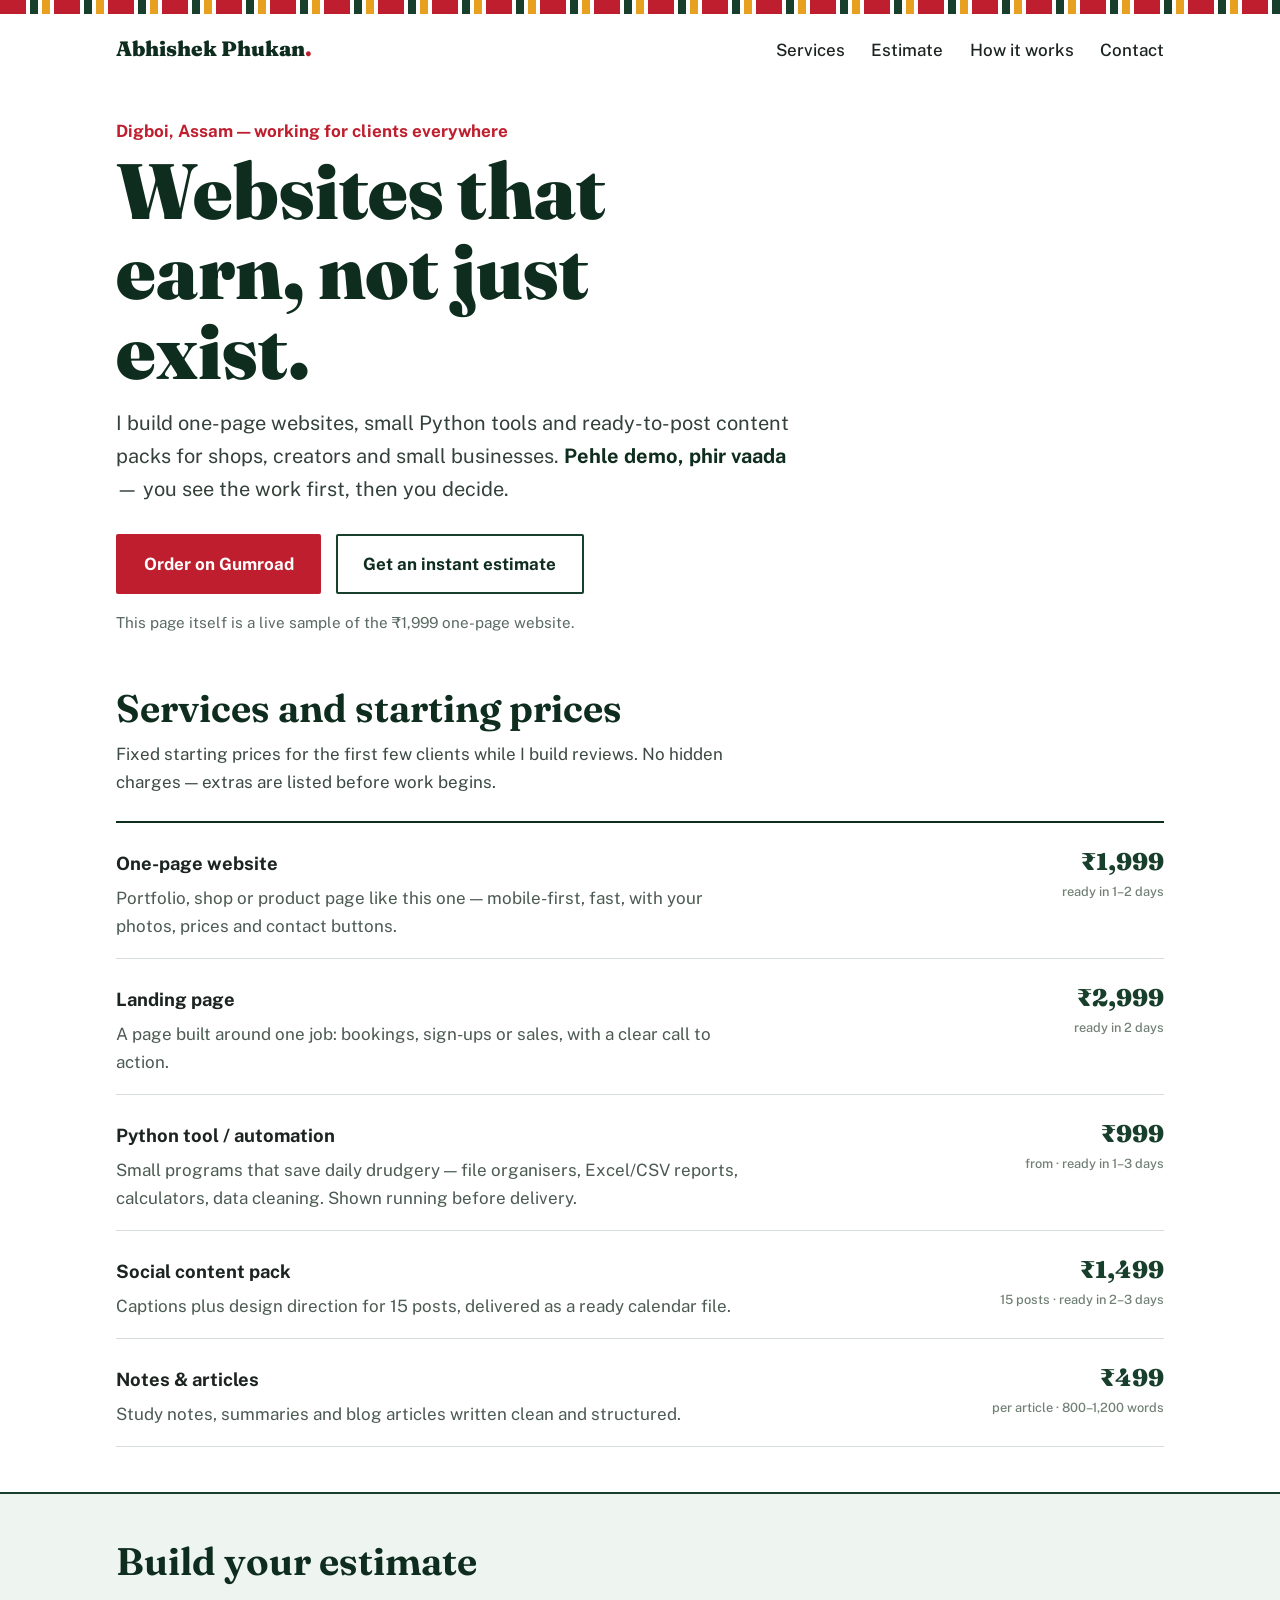
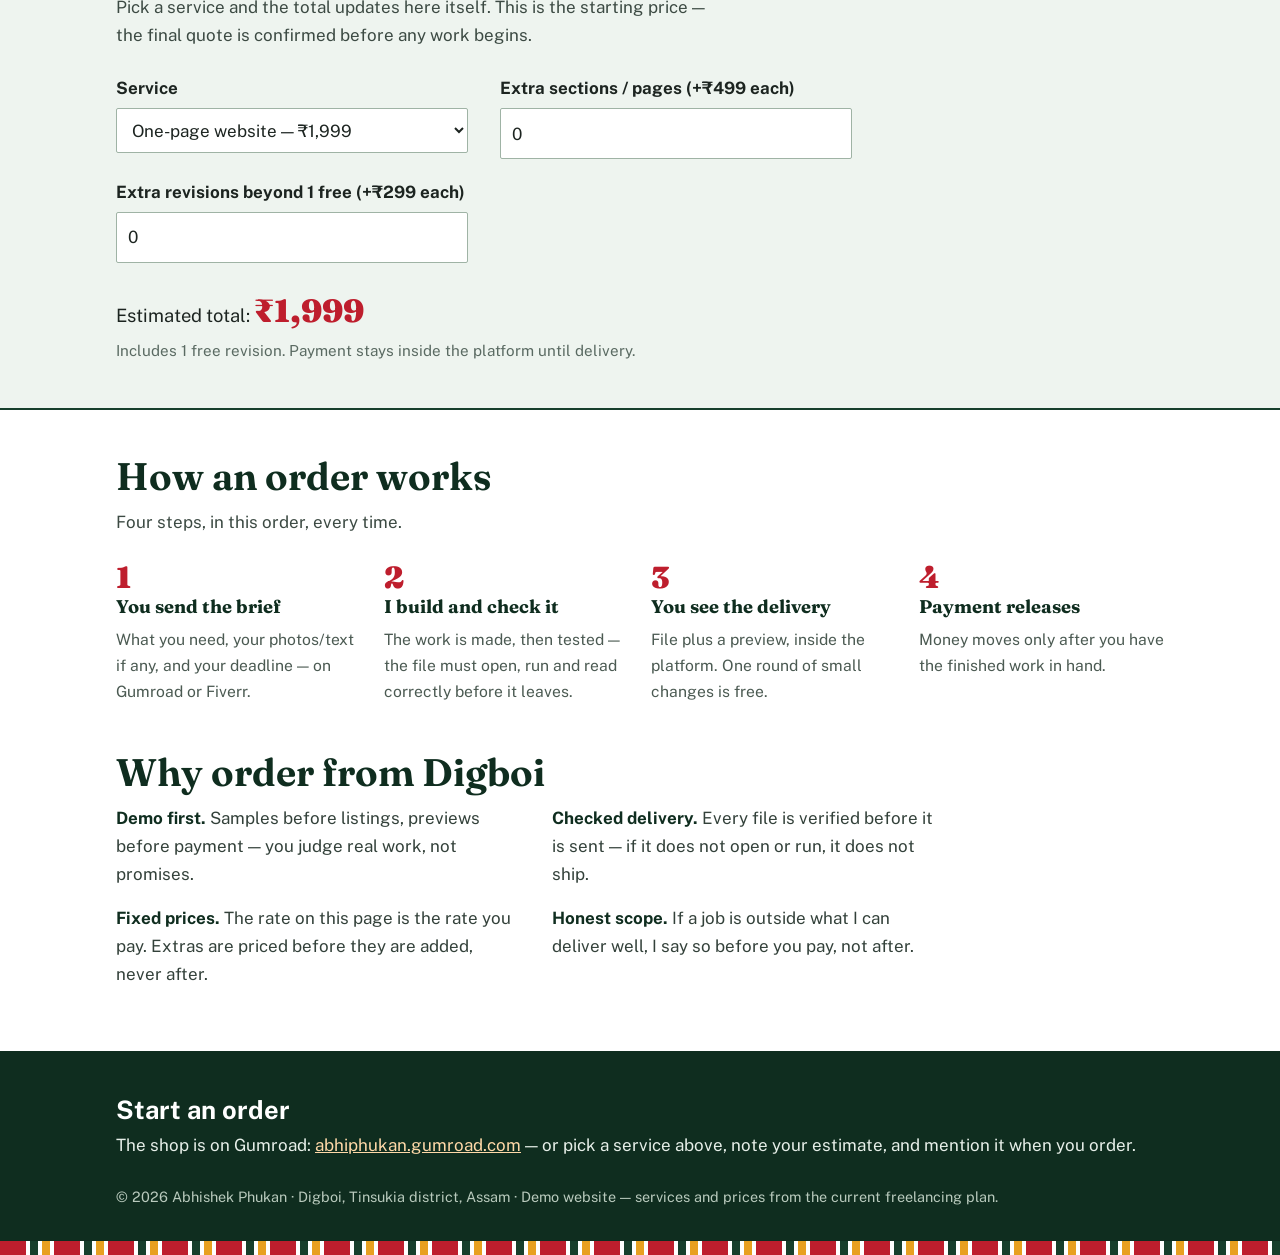
==== index.html @ 39205ae7 "Initial commit — business-website-demos demo (tested and verified)" ====
<!DOCTYPE html>
<html lang="en">
<head>
<meta charset="UTF-8">
<meta name="viewport" content="width=device-width, initial-scale=1.0">
<title>Abhishek Phukan — Websites, Tools & Content | Digboi, Assam</title>
<meta name="description" content="Freelance websites, Python tools and content packs by Abhishek Phukan, Digboi (Assam). One-page websites from ₹1,999. Pehle demo, phir vaada.">
<link rel="preconnect" href="https://fonts.googleapis.com">
<link rel="preconnect" href="https://fonts.gstatic.com" crossorigin>
<link href="https://fonts.googleapis.com/css2?family=Fraunces:opsz,wght@9..144,500;9..144,650;9..144,900&family=Public+Sans:wght@400;500;700&display=swap" rel="stylesheet">
<style>
  :root{
    --paper:#ffffff; --ink:#1c2420; --leaf:#173f2c; --leaf-deep:#0f2d1f;
    --gamosa:#be1e2d; --marigold:#e8a020; --tint:#eef4ef; --line:#d8ded9;
    --max:68rem;
  }
  *{margin:0;padding:0;box-sizing:border-box}
  html{scroll-behavior:smooth}
  body{font-family:"Public Sans",system-ui,-apple-system,"Segoe UI",sans-serif;
    color:var(--ink); background:var(--paper); line-height:1.65; font-size:1.0625rem}
  ::selection{background:var(--gamosa); color:#fff}
  a{color:var(--leaf)}
  a:focus-visible, button:focus-visible, select:focus-visible, input:focus-visible{
    outline:3px solid var(--marigold); outline-offset:2px}
  .wrap{max-width:var(--max); margin:0 auto; padding:0 1.25rem}
  /* Woven gamosa strip — the one memorable device: the red woven
     border band of an Assamese gamosa, drawn as a repeating weave. */
  .weave{height:14px; transform-origin:left;
    background:repeating-linear-gradient(90deg,
      var(--gamosa) 0 26px, #fff 26px 30px,
      var(--leaf) 30px 38px, #fff 38px 42px,
      var(--marigold) 42px 50px, #fff 50px 54px)}
  @media (prefers-reduced-motion: no-preference){
    .weave{animation:weave-in 1.1s cubic-bezier(.22,.8,.3,1) both}
    @keyframes weave-in{from{transform:scaleX(0)}to{transform:scaleX(1)}}
  }
  header.site{padding:1.1rem 0 0}
  .masthead{display:flex; justify-content:space-between; align-items:baseline; gap:1rem; flex-wrap:wrap}
  .brand{font-family:"Fraunces",Georgia,serif; font-weight:900; font-size:1.3rem; color:var(--leaf-deep); text-decoration:none}
  .brand span{color:var(--gamosa)}
  nav.main a{margin-left:1.4rem; text-decoration:none; font-weight:500; color:var(--ink)}
  nav.main a:hover{color:var(--gamosa); text-decoration:underline}
  .hero{padding:3.2rem 0 2.6rem}
  .hero .place{font-weight:700; color:var(--gamosa)}
  .hero h1{font-family:"Fraunces",Georgia,serif; font-weight:900;
    font-size:clamp(2.6rem,7.5vw,4.9rem); line-height:1.02;
    color:var(--leaf-deep); margin:.35rem 0 1rem; max-width:12ch}
  .hero p.lede{font-size:1.25rem; max-width:34em; color:#33413a}
  .hero p.lede strong{color:var(--leaf-deep)}
  .cta-row{margin-top:1.8rem; display:flex; gap:.9rem; flex-wrap:wrap; align-items:center}
  .btn{display:inline-block; background:var(--gamosa); color:#fff; text-decoration:none;
    font-weight:700; padding:.85rem 1.6rem; border-radius:2px; border:2px solid var(--gamosa)}
  .btn:hover{background:#a11825; border-color:#a11825}
  .btn.ghost{background:transparent; color:var(--leaf-deep); border-color:var(--leaf)}
  .btn.ghost:hover{background:var(--tint)}
  .note{font-size:.95rem; color:#5a6a62}
</style>
</head>
<body>
<div class="weave" aria-hidden="true"></div>

<header class="site">
  <div class="wrap masthead">
    <a class="brand" href="#top">Abhishek Phukan<span>.</span></a>
    <nav class="main" aria-label="Main">
      <a href="#services">Services</a>
      <a href="#estimate">Estimate</a>
      <a href="#process">How it works</a>
      <a href="#contact">Contact</a>
    </nav>
  </div>
</header>

<main id="top">
  <section class="hero">
    <div class="wrap">
      <p class="place">Digboi, Assam — working for clients everywhere</p>
      <h1>Websites that earn, not just exist.</h1>
      <p class="lede">I build one-page websites, small Python tools and ready-to-post
        content packs for shops, creators and small businesses.
        <strong>Pehle demo, phir vaada</strong> — you see the work first, then you decide.</p>
      <div class="cta-row">
        <a class="btn" href="https://abhiphukan.gumroad.com">Order on Gumroad</a>
        <a class="btn ghost" href="#estimate">Get an instant estimate</a>
      </div>
      <p class="note" style="margin-top:1rem">This page itself is a live sample of the ₹1,999 one-page website.</p>
    </div>
  </section>

  <style>
    section.block{padding:2.8rem 0}
    section.block h2{font-family:"Fraunces",Georgia,serif; font-weight:650;
      font-size:clamp(1.7rem,4vw,2.4rem); color:var(--leaf-deep); margin-bottom:.6rem; line-height:1.15}
    section .intro{max-width:36em; color:#3c4a43; margin-bottom:1.6rem}
    .rates{border-top:2px solid var(--leaf-deep)}
    .rate{display:grid; grid-template-columns:1fr auto; gap:.3rem 1.5rem;
      padding:1.15rem 0; border-bottom:1px solid var(--line); align-items:baseline}
    .rate h3{font-size:1.15rem; font-weight:700}
    .rate .desc{grid-column:1; color:#4b5a52; max-width:38em}
    .rate .price{grid-column:2; grid-row:1 / span 2; text-align:right;
      font-family:"Fraunces",Georgia,serif; font-weight:900; font-size:1.5rem; color:var(--leaf); white-space:nowrap}
    .rate .price small{display:block; font-family:"Public Sans",sans-serif; font-weight:500; font-size:.8rem; color:#718076}
    @media (max-width:560px){ .rate{grid-template-columns:1fr} .rate .price{grid-column:1; grid-row:auto; text-align:left} }
  </style>

  <section class="block" id="services" style="padding-top:.6rem">
    <div class="wrap">
      <h2>Services and starting prices</h2>
      <p class="intro">Fixed starting prices for the first few clients while I build
        reviews. No hidden charges — extras are listed before work begins.</p>
      <div class="rates">
        <div class="rate">
          <h3>One-page website</h3>
          <p class="price">₹1,999<small>ready in 1–2 days</small></p>
          <p class="desc">Portfolio, shop or product page like this one — mobile-first, fast, with your photos, prices and contact buttons.</p>
        </div>
        <div class="rate">
          <h3>Landing page</h3>
          <p class="price">₹2,999<small>ready in 2 days</small></p>
          <p class="desc">A page built around one job: bookings, sign-ups or sales, with a clear call to action.</p>
        </div>
        <div class="rate">
          <h3>Python tool / automation</h3>
          <p class="price">₹999<small>from · ready in 1–3 days</small></p>
          <p class="desc">Small programs that save daily drudgery — file organisers, Excel/CSV reports, calculators, data cleaning. Shown running before delivery.</p>
        </div>
        <div class="rate">
          <h3>Social content pack</h3>
          <p class="price">₹1,499<small>15 posts · ready in 2–3 days</small></p>
          <p class="desc">Captions plus design direction for 15 posts, delivered as a ready calendar file.</p>
        </div>
        <div class="rate">
          <h3>Notes & articles</h3>
          <p class="price">₹499<small>per article · 800–1,200 words</small></p>
          <p class="desc">Study notes, summaries and blog articles written clean and structured.</p>
        </div>
      </div>
    </div>
  </section>

  <style>
    .estimator{background:var(--tint); border-top:2px solid var(--leaf); border-bottom:2px solid var(--leaf)}
    .estimator .grid{display:grid; grid-template-columns:1fr 1fr; gap:1.2rem 2rem; max-width:46rem}
    @media (max-width:640px){ .estimator .grid{grid-template-columns:1fr} }
    .estimator label{font-weight:700; display:block; margin-bottom:.35rem}
    .estimator select, .estimator input[type="number"]{
      width:100%; padding:.65rem .7rem; font:inherit; border:1px solid #9fb3a5;
      border-radius:2px; background:#fff; color:var(--ink)}
    .estimator .total{margin-top:1.4rem; font-size:1.15rem}
    .estimator .total output{
      font-family:"Fraunces",Georgia,serif; font-weight:900; font-size:2rem; color:var(--gamosa)}
    .steps{display:grid; grid-template-columns:repeat(4,1fr); gap:1.4rem}
    @media (max-width:820px){ .steps{grid-template-columns:1fr 1fr} }
    @media (max-width:480px){ .steps{grid-template-columns:1fr} }
    .step h3{font-family:"Fraunces",Georgia,serif; font-size:1.15rem; color:var(--leaf-deep); margin-bottom:.3rem}
    .step .n{font-family:"Fraunces",Georgia,serif; font-weight:900; font-size:1.9rem; color:var(--gamosa); line-height:1}
    .step p{color:#4b5a52; font-size:.98rem}
    .why{columns:2; column-gap:2.5rem; max-width:52rem}
    @media (max-width:640px){ .why{columns:1} }
    .why p{break-inside:avoid; margin-bottom:1rem; color:#33413a}
    .why strong{color:var(--leaf-deep)}
    footer.site{background:var(--leaf-deep); color:#e7efe9; padding:2.4rem 0 2rem; margin-top:1rem}
    footer.site h2{color:#fff}
    footer.site a{color:#ffd9a8}
    footer.site .fine{margin-top:1.6rem; font-size:.9rem; color:#b9cabd}
  </style>

  <section class="block estimator" id="estimate">
    <div class="wrap">
      <h2>Build your estimate</h2>
      <p class="intro">Pick a service and the total updates here itself. This is the
        starting price — the final quote is confirmed before any work begins.</p>
      <form class="grid" id="calc" aria-label="Price estimate calculator">
        <div>
          <label for="service">Service</label>
          <select id="service">
            <option value="1999">One-page website — ₹1,999</option>
            <option value="2999">Landing page — ₹2,999</option>
            <option value="999">Python tool — from ₹999</option>
            <option value="1499">Content pack (15 posts) — ₹1,499</option>
            <option value="499">Notes / article — ₹499</option>
          </select>
        </div>
        <div>
          <label for="pages">Extra sections / pages (+₹499 each)</label>
          <input type="number" id="pages" min="0" max="10" value="0">
        </div>
        <div>
          <label for="revisions">Extra revisions beyond 1 free (+₹299 each)</label>
          <input type="number" id="revisions" min="0" max="5" value="0">
        </div>
      </form>
      <p class="total">Estimated total: <output id="total" for="service pages revisions">₹1,999</output></p>
      <p class="note">Includes 1 free revision. Payment stays inside the platform until delivery.</p>
    </div>
  </section>

  <section class="block" id="process">
    <div class="wrap">
      <h2>How an order works</h2>
      <p class="intro">Four steps, in this order, every time.</p>
      <div class="steps">
        <div class="step"><p class="n">1</p><h3>You send the brief</h3>
          <p>What you need, your photos/text if any, and your deadline — on Gumroad or Fiverr.</p></div>
        <div class="step"><p class="n">2</p><h3>I build and check it</h3>
          <p>The work is made, then tested — the file must open, run and read correctly before it leaves.</p></div>
        <div class="step"><p class="n">3</p><h3>You see the delivery</h3>
          <p>File plus a preview, inside the platform. One round of small changes is free.</p></div>
        <div class="step"><p class="n">4</p><h3>Payment releases</h3>
          <p>Money moves only after you have the finished work in hand.</p></div>
      </div>
    </div>
  </section>

  <section class="block" id="why" style="padding-top:0">
    <div class="wrap">
      <h2>Why order from Digboi</h2>
      <div class="why">
        <p><strong>Demo first.</strong> Samples before listings, previews before payment — you judge real work, not promises.</p>
        <p><strong>Fixed prices.</strong> The rate on this page is the rate you pay. Extras are priced before they are added, never after.</p>
        <p><strong>Checked delivery.</strong> Every file is verified before it is sent — if it does not open or run, it does not ship.</p>
        <p><strong>Honest scope.</strong> If a job is outside what I can deliver well, I say so before you pay, not after.</p>
      </div>
    </div>
  </section>
</main>

<footer class="site" id="contact">
  <div class="wrap">
    <h2>Start an order</h2>
    <p>The shop is on Gumroad: <a href="https://abhiphukan.gumroad.com">abhiphukan.gumroad.com</a> —
      or pick a service above, note your estimate, and mention it when you order.</p>
    <p class="fine">© 2026 Abhishek Phukan · Digboi, Tinsukia district, Assam ·
      Demo website — services and prices from the current freelancing plan.</p>
  </div>
</footer>
<div class="weave" aria-hidden="true"></div>

<script>
  (function(){
    var service = document.getElementById('service'),
        pages = document.getElementById('pages'),
        revisions = document.getElementById('revisions'),
        total = document.getElementById('total');
    function inr(n){ return '₹' + n.toLocaleString('en-IN'); }
    function update(){
      var t = parseInt(service.value,10)
            + Math.max(0, parseInt(pages.value||0,10)) * 499
            + Math.max(0, parseInt(revisions.value||0,10)) * 299;
      total.textContent = inr(t);
    }
    [service, pages, revisions].forEach(function(el){
      el.addEventListener('input', update); el.addEventListener('change', update);
    });
    update();
  })();
</script>
</body>
</html>
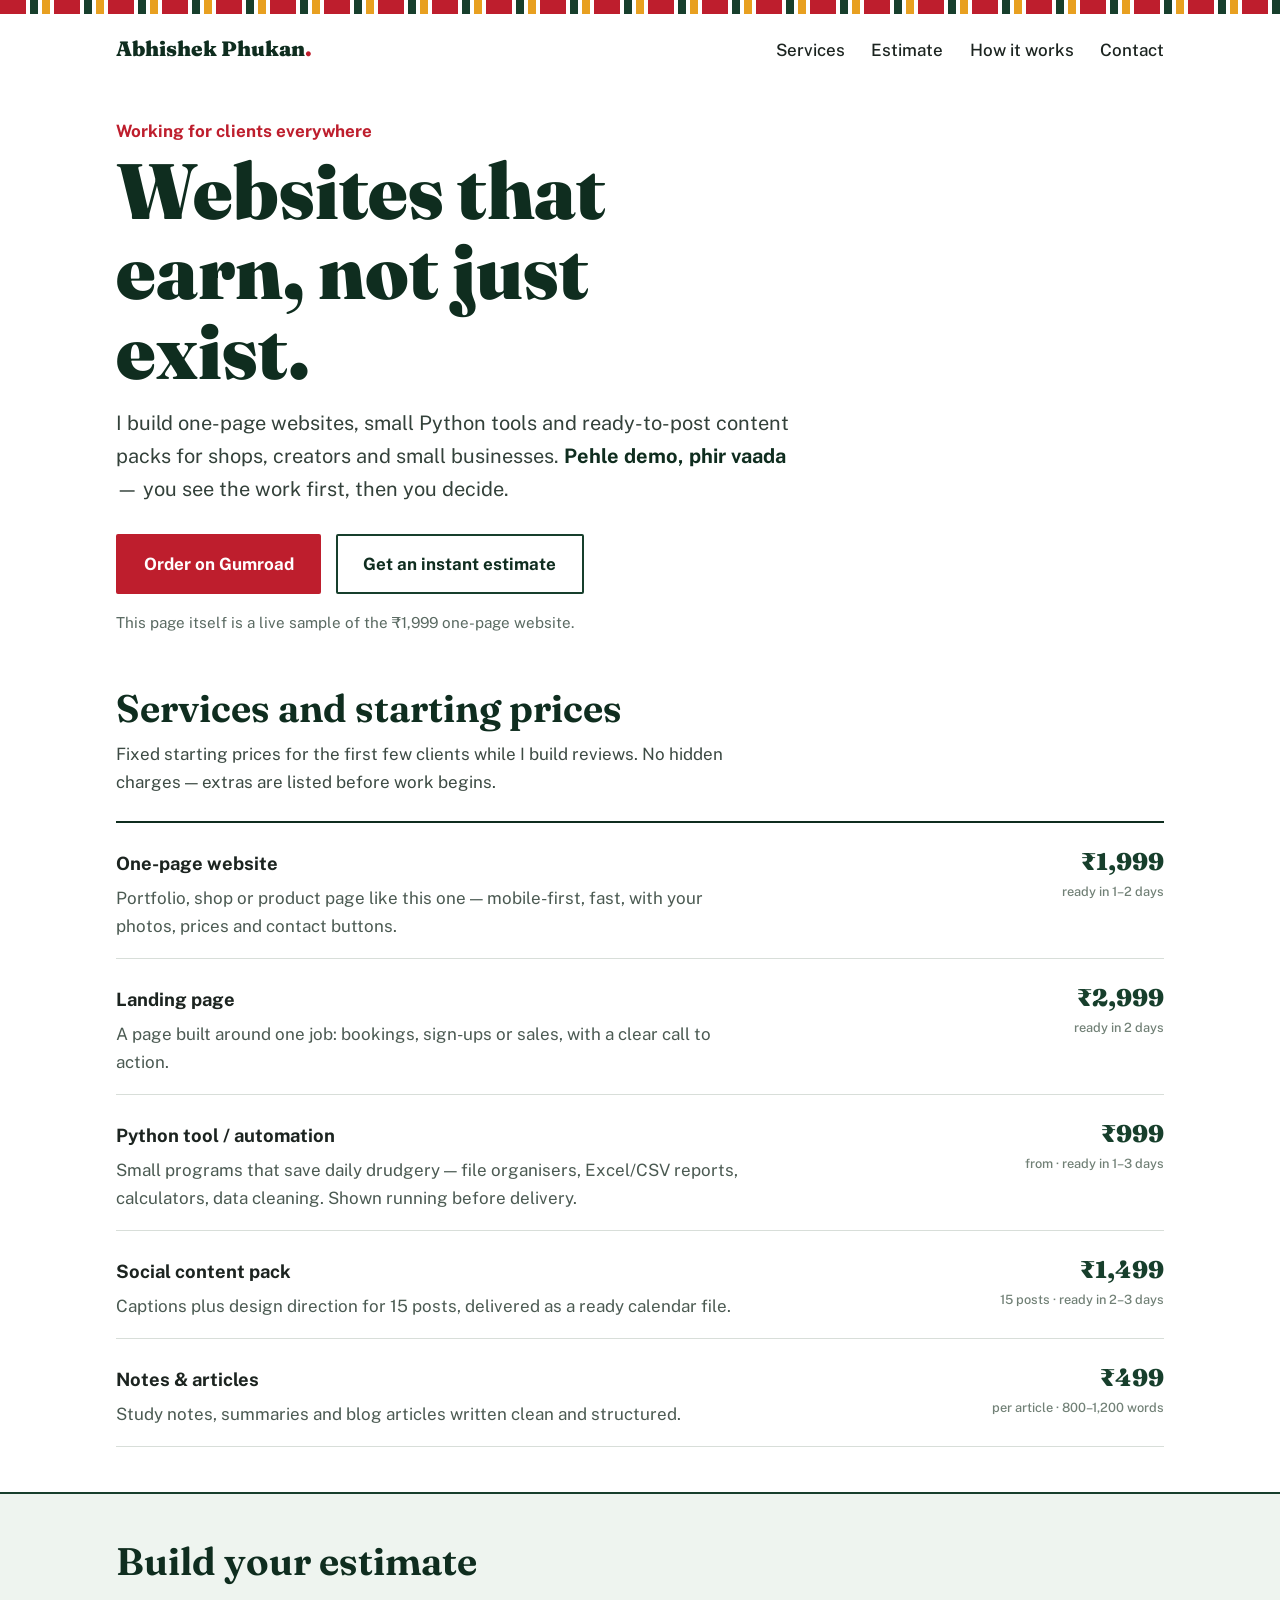
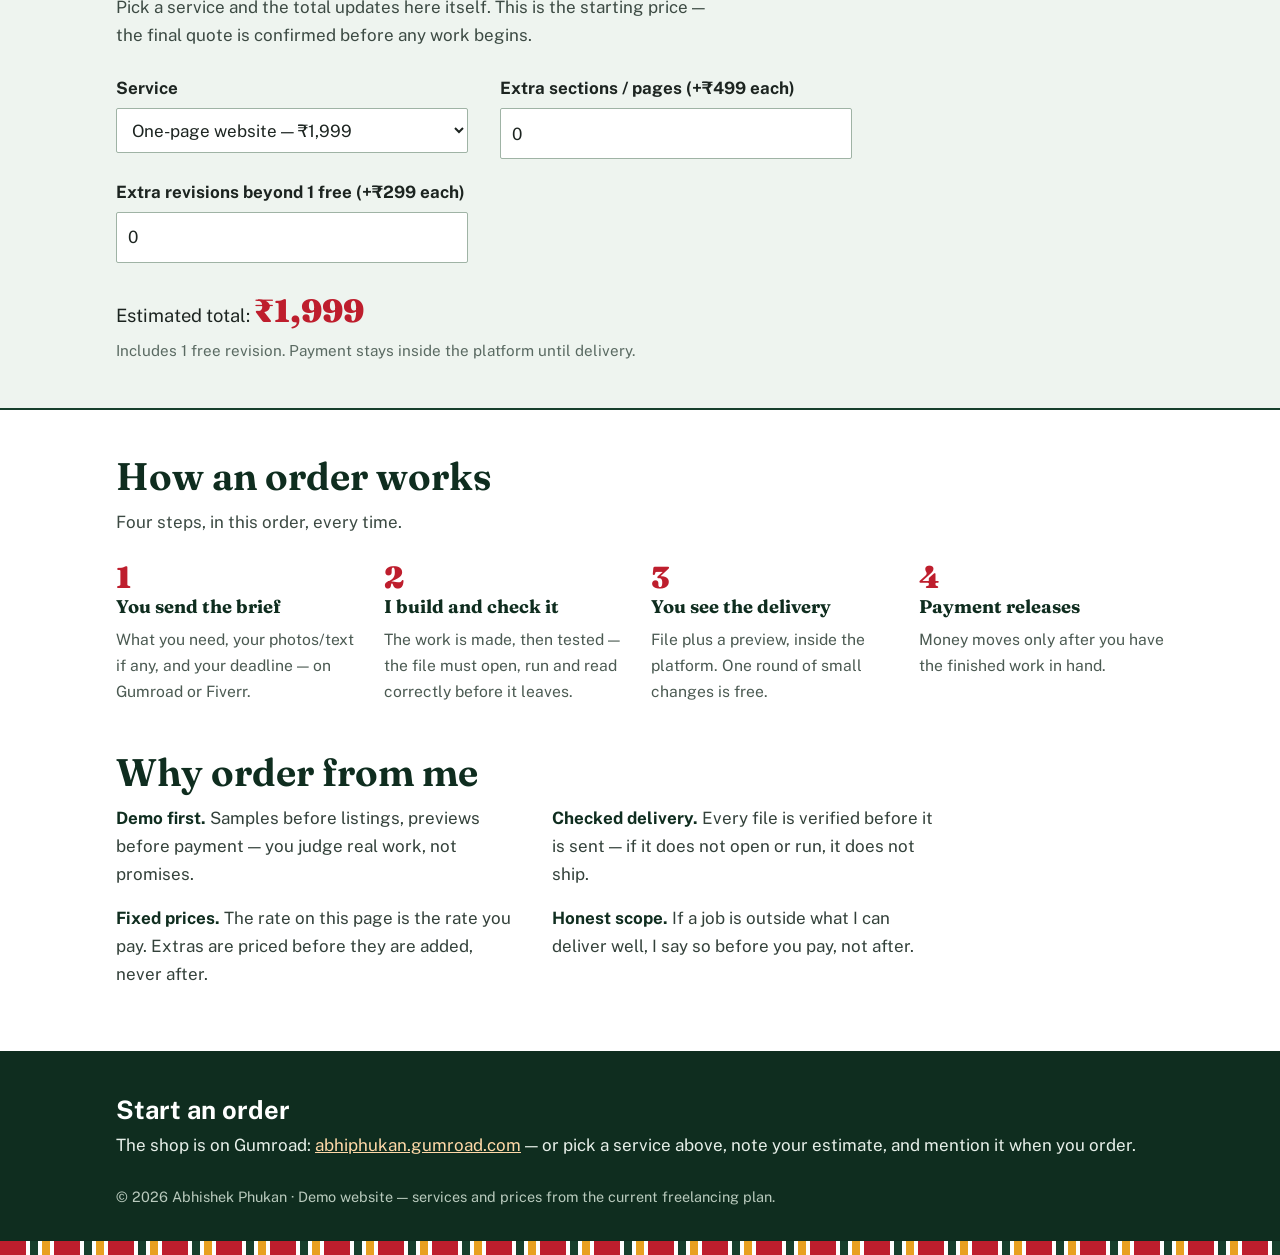
==== commit 3c725510: "Remove Digboi/Assam location references from index.html" ====
--- a/index.html
+++ b/index.html
@@ -3,8 +3,8 @@
 <head>
 <meta charset="UTF-8">
 <meta name="viewport" content="width=device-width, initial-scale=1.0">
-<title>Abhishek Phukan — Websites, Tools & Content | Digboi, Assam</title>
-<meta name="description" content="Freelance websites, Python tools and content packs by Abhishek Phukan, Digboi (Assam). One-page websites from ₹1,999. Pehle demo, phir vaada.">
+<title>Abhishek Phukan — Websites, Tools & Content</title>
+<meta name="description" content="Freelance websites, Python tools and content packs by Abhishek Phukan. One-page websites from ₹1,999. Pehle demo, phir vaada.">
 <link rel="preconnect" href="https://fonts.googleapis.com">
 <link rel="preconnect" href="https://fonts.gstatic.com" crossorigin>
 <link href="https://fonts.googleapis.com/css2?family=Fraunces:opsz,wght@9..144,500;9..144,650;9..144,900&family=Public+Sans:wght@400;500;700&display=swap" rel="stylesheet">
@@ -24,7 +24,7 @@
     outline:3px solid var(--marigold); outline-offset:2px}
   .wrap{max-width:var(--max); margin:0 auto; padding:0 1.25rem}
   /* Woven gamosa strip — the one memorable device: the red woven
-     border band of an Assamese gamosa, drawn as a repeating weave. */
+     border band of a traditional gamosa, drawn as a repeating weave. */
   .weave{height:14px; transform-origin:left;
     background:repeating-linear-gradient(90deg,
       var(--gamosa) 0 26px, #fff 26px 30px,
@@ -74,7 +74,7 @@
 <main id="top">
   <section class="hero">
     <div class="wrap">
-      <p class="place">Digboi, Assam — working for clients everywhere</p>
+      <p class="place">Working for clients everywhere</p>
       <h1>Websites that earn, not just exist.</h1>
       <p class="lede">I build one-page websites, small Python tools and ready-to-post
         content packs for shops, creators and small businesses.
@@ -214,7 +214,7 @@
 
   <section class="block" id="why" style="padding-top:0">
     <div class="wrap">
-      <h2>Why order from Digboi</h2>
+      <h2>Why order from me</h2>
       <div class="why">
         <p><strong>Demo first.</strong> Samples before listings, previews before payment — you judge real work, not promises.</p>
         <p><strong>Fixed prices.</strong> The rate on this page is the rate you pay. Extras are priced before they are added, never after.</p>
@@ -230,7 +230,7 @@
     <h2>Start an order</h2>
     <p>The shop is on Gumroad: <a href="https://abhiphukan.gumroad.com">abhiphukan.gumroad.com</a> —
       or pick a service above, note your estimate, and mention it when you order.</p>
-    <p class="fine">© 2026 Abhishek Phukan · Digboi, Tinsukia district, Assam ·
+    <p class="fine">© 2026 Abhishek Phukan ·
       Demo website — services and prices from the current freelancing plan.</p>
   </div>
 </footer>
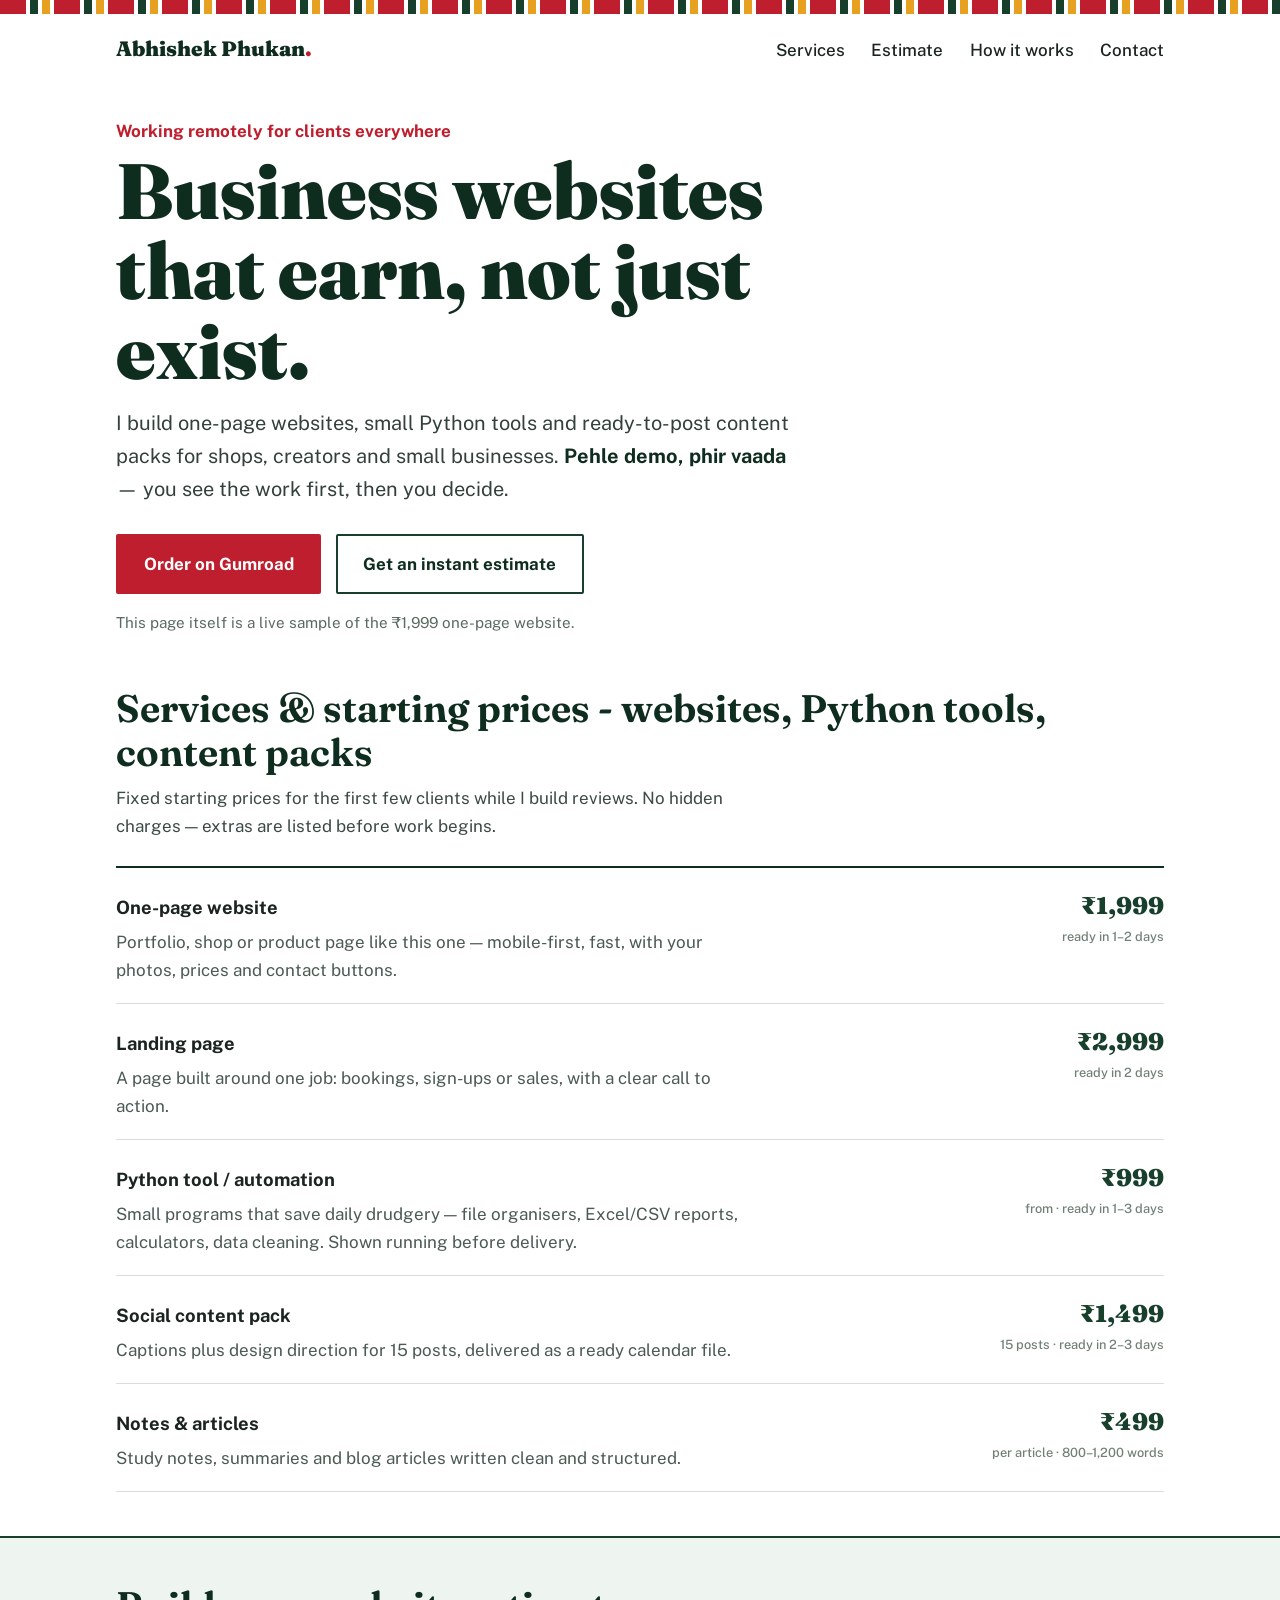
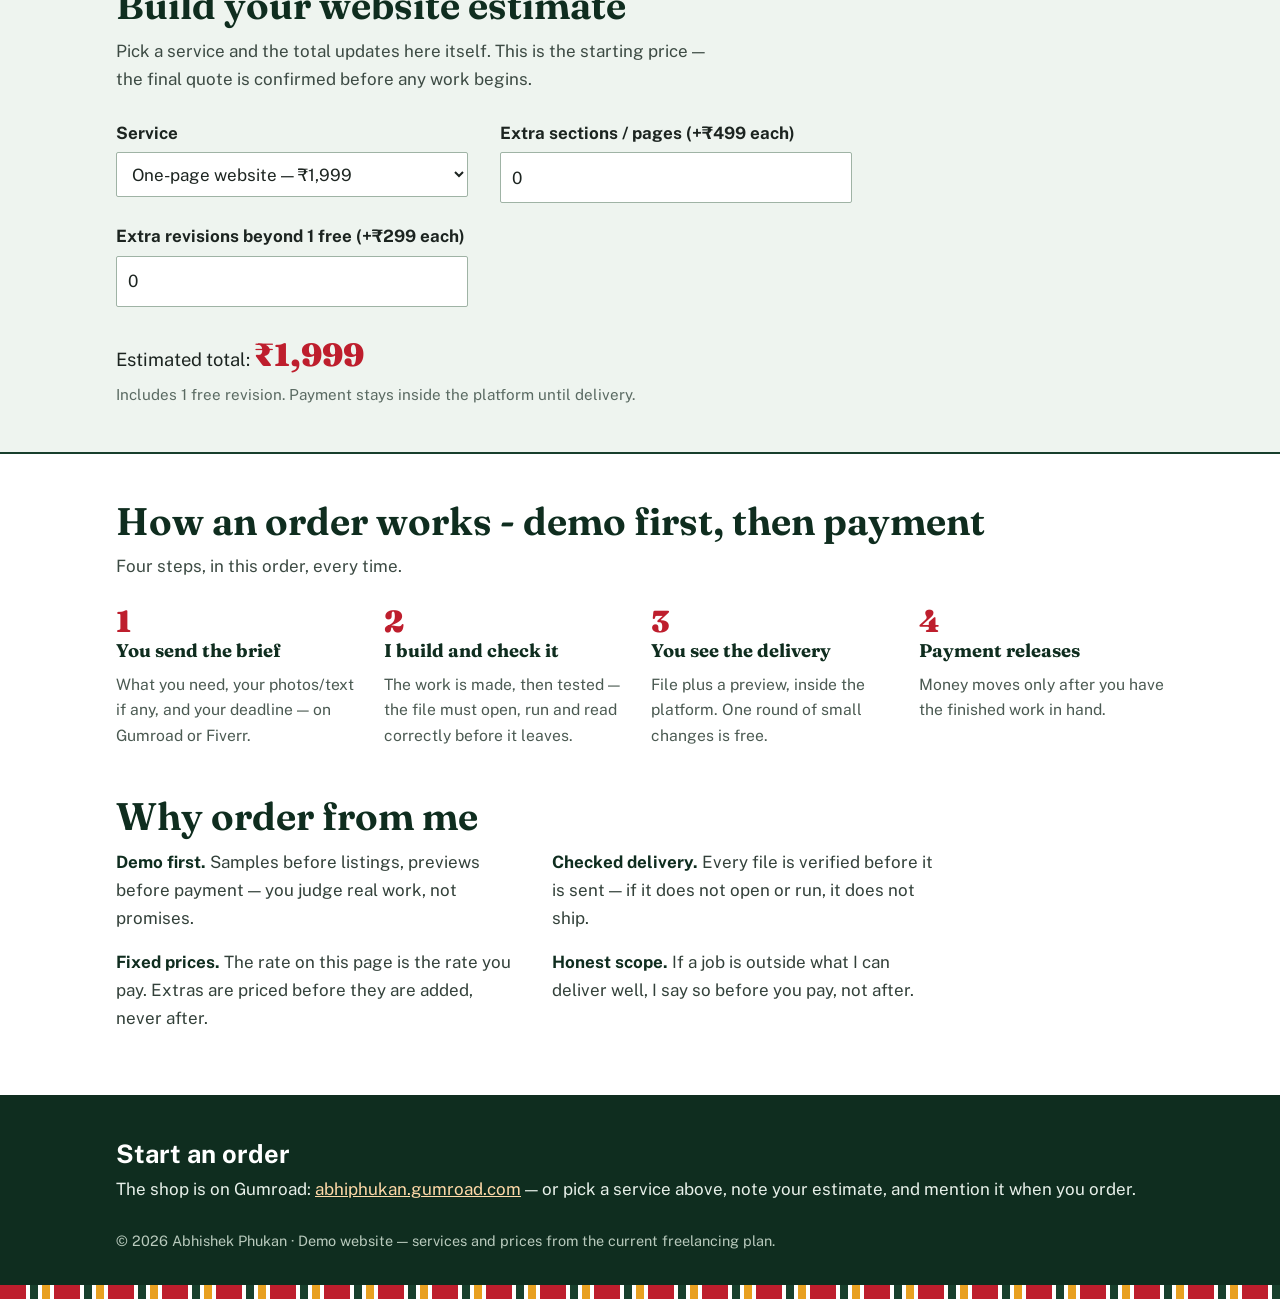
==== commit e0f8bac9: "Rename demo-site-index.html to index.html" ====
--- a/index.html
+++ b/index.html
@@ -3,8 +3,85 @@
 <head>
 <meta charset="UTF-8">
 <meta name="viewport" content="width=device-width, initial-scale=1.0">
-<title>Abhishek Phukan — Websites, Tools & Content</title>
-<meta name="description" content="Freelance websites, Python tools and content packs by Abhishek Phukan. One-page websites from ₹1,999. Pehle demo, phir vaada.">
+<title>Abhishek Phukan - Python Automation & Website Developer</title>
+<meta name="description" content="Python automation, web scraping and business websites by Abhishek Phukan. Demo first - see a sample before you pay. Websites from $80, scrapers from $15.">
+<meta name="keywords" content="business website developer, python automation freelancer, web scraping service, landing page developer, hire website developer">
+<meta name="robots" content="index, follow">
+<meta name="author" content="Abhishek Phukan">
+<link rel="canonical" href="https://lenevo02487.github.io/business-website-demos/">
+<meta property="og:type" content="website">
+<meta property="og:site_name" content="Abhishek Phukan - Freelance Developer">
+<meta property="og:title" content="Abhishek Phukan - Python Automation & Website Developer">
+<meta property="og:description" content="Python automation, web scraping and business websites by Abhishek Phukan. Demo first - see a sample before you pay. Websites from $80, scrapers from $15.">
+<meta property="og:url" content="https://lenevo02487.github.io/business-website-demos/">
+<meta name="twitter:card" content="summary">
+<meta name="twitter:title" content="Abhishek Phukan - Python Automation & Website Developer">
+<meta name="twitter:description" content="Python automation, web scraping and business websites by Abhishek Phukan. Demo first - see a sample before you pay. Websites from $80, scrapers from $15.">
+<script type="application/ld+json">
+{
+  "@context": "https://schema.org",
+  "@graph": [
+    {
+      "@type": "Person",
+      "@id": "https://lenevo02487.github.io/business-website-demos/#person",
+      "name": "Abhishek Phukan",
+      "jobTitle": "Python Automation Developer",
+      "url": "https://lenevo02487.github.io/business-website-demos/",
+      "sameAs": [
+        "https://github.com/lenevo02487",
+        "https://www.fiverr.com/lenevo509"
+      ]
+    },
+    {
+      "@type": "ProfessionalService",
+      "@id": "https://lenevo02487.github.io/business-website-demos/#services",
+      "name": "Abhishek Phukan - Python Automation, Web Scraping & Websites",
+      "url": "https://lenevo02487.github.io/business-website-demos/",
+      "provider": {
+        "@id": "https://lenevo02487.github.io/business-website-demos/#person"
+      },
+      "areaServed": "Worldwide",
+      "priceRange": "$15+",
+      "sameAs": [
+        "https://www.fiverr.com/lenevo509/build-a-python-web-scraper-or-automation-script-for-you",
+        "https://www.fiverr.com/lenevo509/build-a-clean-business-website-or-landing-page-for-you"
+      ],
+      "hasOfferCatalog": {
+        "@type": "OfferCatalog",
+        "name": "Freelance services",
+        "itemListElement": [
+          {
+            "@type": "Offer",
+            "name": "Python web scraper or automation script",
+            "priceSpecification": {
+              "@type": "PriceSpecification",
+              "price": "15",
+              "priceCurrency": "USD"
+            },
+            "itemOffered": {
+              "@type": "Service",
+              "name": "Web scraping, CSV data cleaning and Python automation"
+            }
+          },
+          {
+            "@type": "Offer",
+            "name": "Business website or landing page",
+            "priceSpecification": {
+              "@type": "PriceSpecification",
+              "price": "80",
+              "priceCurrency": "USD"
+            },
+            "itemOffered": {
+              "@type": "Service",
+              "name": "Clean business website and landing page development"
+            }
+          }
+        ]
+      }
+    }
+  ]
+}
+</script>
 <link rel="preconnect" href="https://fonts.googleapis.com">
 <link rel="preconnect" href="https://fonts.gstatic.com" crossorigin>
 <link href="https://fonts.googleapis.com/css2?family=Fraunces:opsz,wght@9..144,500;9..144,650;9..144,900&family=Public+Sans:wght@400;500;700&display=swap" rel="stylesheet">
@@ -74,8 +151,8 @@
 <main id="top">
   <section class="hero">
     <div class="wrap">
-      <p class="place">Working for clients everywhere</p>
-      <h1>Websites that earn, not just exist.</h1>
+      <p class="place">Working remotely for clients everywhere</p>
+      <h1>Business websites that earn, not just exist.</h1>
       <p class="lede">I build one-page websites, small Python tools and ready-to-post
         content packs for shops, creators and small businesses.
         <strong>Pehle demo, phir vaada</strong> — you see the work first, then you decide.</p>
@@ -105,7 +182,7 @@
 
   <section class="block" id="services" style="padding-top:.6rem">
     <div class="wrap">
-      <h2>Services and starting prices</h2>
+      <h2>Services &amp; starting prices - websites, Python tools, content packs</h2>
       <p class="intro">Fixed starting prices for the first few clients while I build
         reviews. No hidden charges — extras are listed before work begins.</p>
       <div class="rates">
@@ -167,7 +244,7 @@
 
   <section class="block estimator" id="estimate">
     <div class="wrap">
-      <h2>Build your estimate</h2>
+      <h2>Build your website estimate</h2>
       <p class="intro">Pick a service and the total updates here itself. This is the
         starting price — the final quote is confirmed before any work begins.</p>
       <form class="grid" id="calc" aria-label="Price estimate calculator">
@@ -197,7 +274,7 @@
 
   <section class="block" id="process">
     <div class="wrap">
-      <h2>How an order works</h2>
+      <h2>How an order works - demo first, then payment</h2>
       <p class="intro">Four steps, in this order, every time.</p>
       <div class="steps">
         <div class="step"><p class="n">1</p><h3>You send the brief</h3>
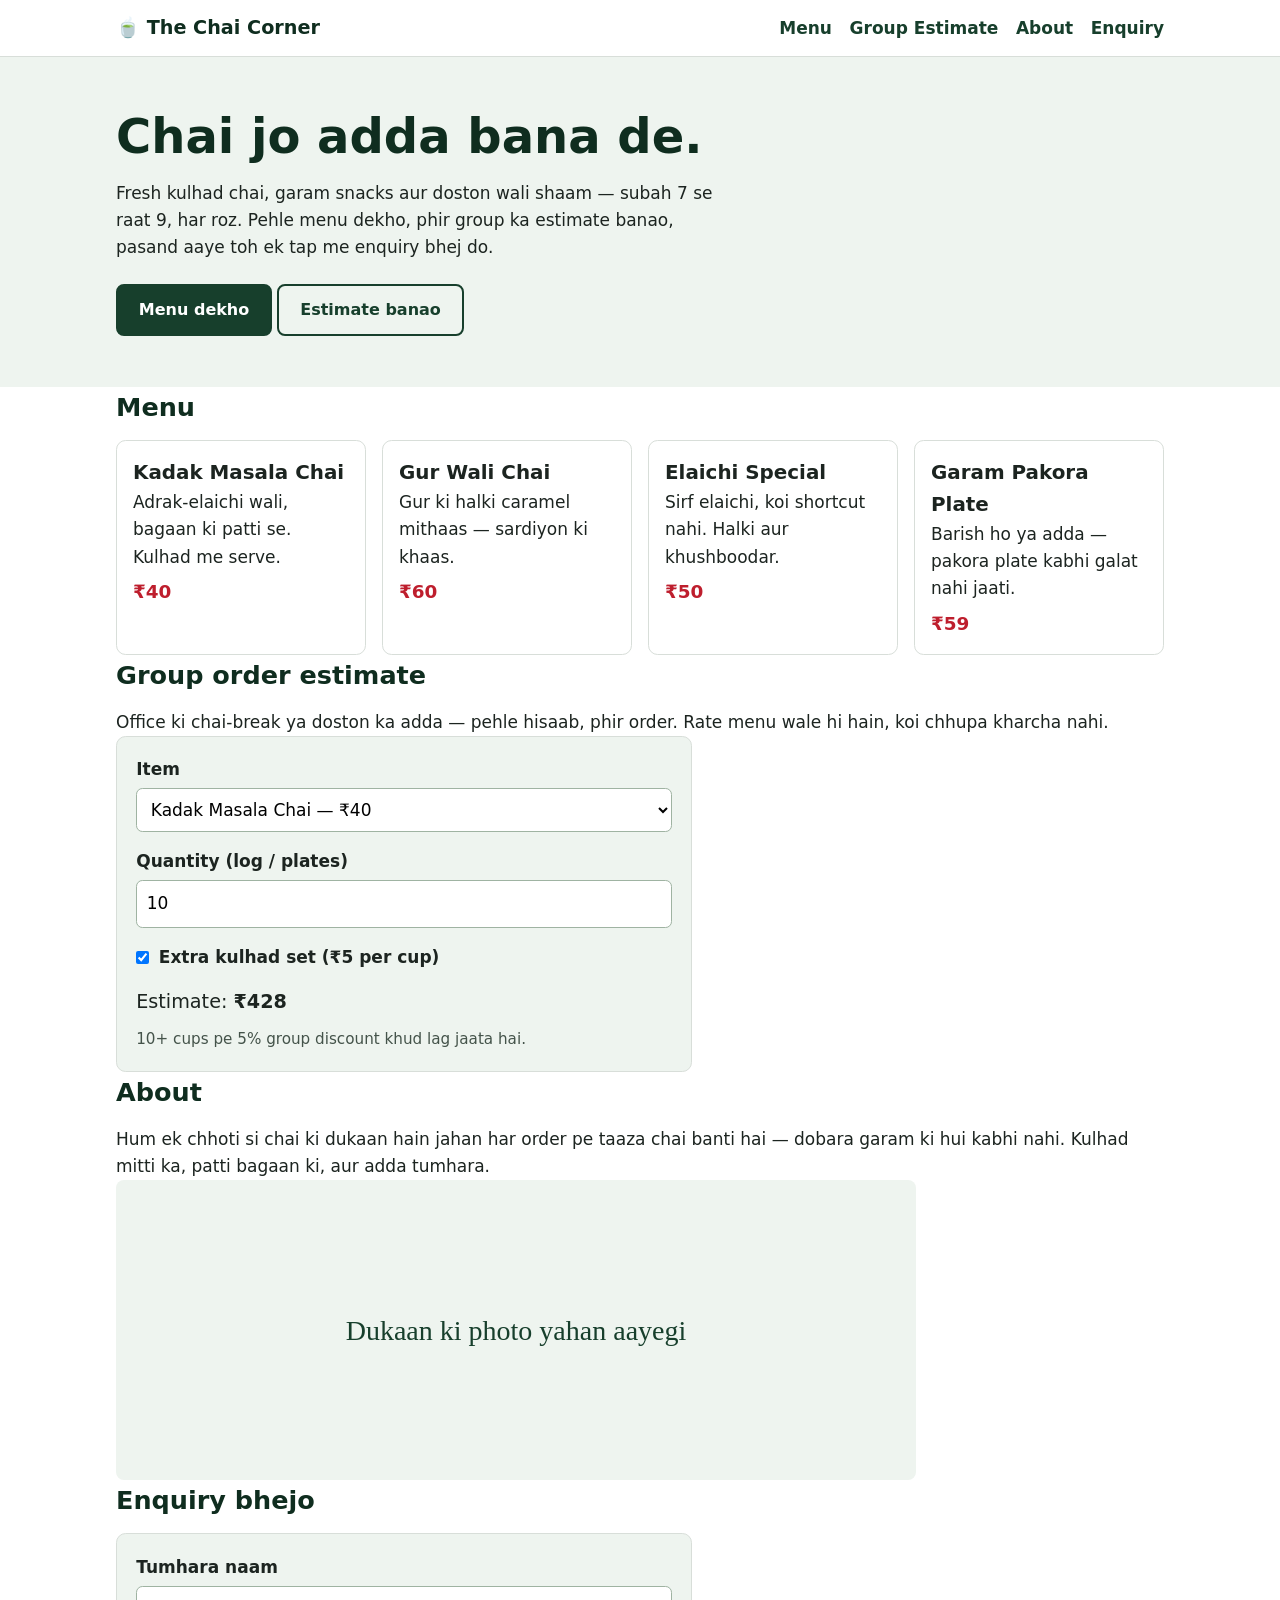
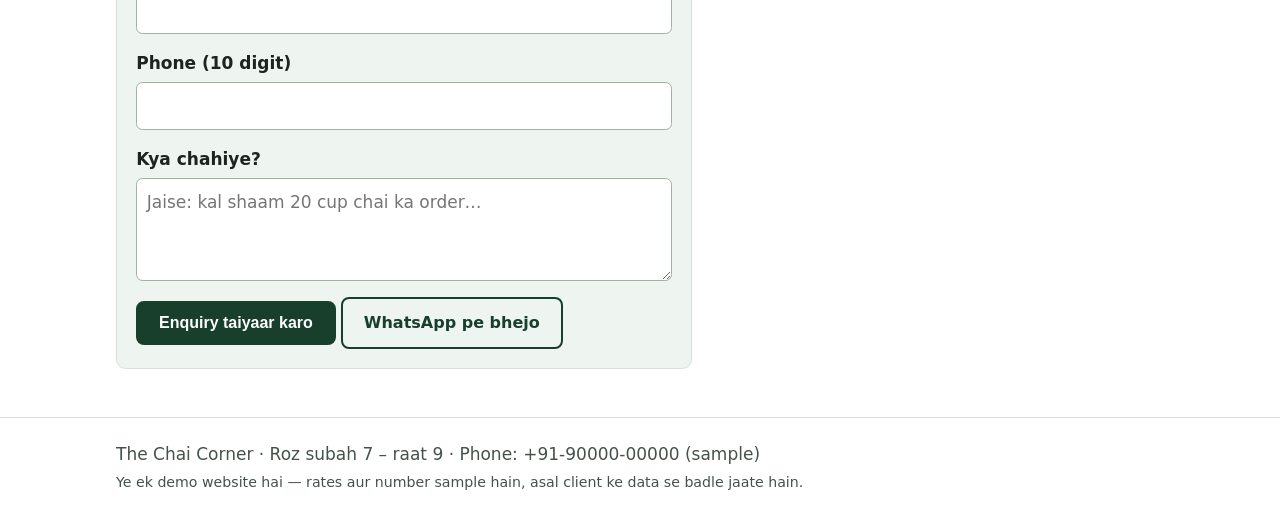
==== commit 8dc04cba: "Upgrade: full production pack" ====
--- a/index.html
+++ b/index.html
@@ -3,334 +3,158 @@
 <head>
 <meta charset="UTF-8">
 <meta name="viewport" content="width=device-width, initial-scale=1.0">
-<title>Abhishek Phukan - Python Automation & Website Developer</title>
-<meta name="description" content="Python automation, web scraping and business websites by Abhishek Phukan. Demo first - see a sample before you pay. Websites from $80, scrapers from $15.">
-<meta name="keywords" content="business website developer, python automation freelancer, web scraping service, landing page developer, hire website developer">
-<meta name="robots" content="index, follow">
-<meta name="author" content="Abhishek Phukan">
-<link rel="canonical" href="https://lenevo02487.github.io/business-website-demos/">
+<title>The Chai Corner — Tea & Snacks Café</title>
+<meta name="description" content="The Chai Corner: fresh kulhad chai, snacks and adda-time favourites. See the menu, estimate your group order, and send an enquiry in one tap.">
+<meta property="og:title" content="The Chai Corner — Tea & Snacks Café">
+<meta property="og:description" content="Fresh kulhad chai and snacks. Menu, group-order estimate and enquiry — all on one fast page.">
 <meta property="og:type" content="website">
-<meta property="og:site_name" content="Abhishek Phukan - Freelance Developer">
-<meta property="og:title" content="Abhishek Phukan - Python Automation & Website Developer">
-<meta property="og:description" content="Python automation, web scraping and business websites by Abhishek Phukan. Demo first - see a sample before you pay. Websites from $80, scrapers from $15.">
-<meta property="og:url" content="https://lenevo02487.github.io/business-website-demos/">
-<meta name="twitter:card" content="summary">
-<meta name="twitter:title" content="Abhishek Phukan - Python Automation & Website Developer">
-<meta name="twitter:description" content="Python automation, web scraping and business websites by Abhishek Phukan. Demo first - see a sample before you pay. Websites from $80, scrapers from $15.">
+<link rel="icon" href="data:image/svg+xml,<svg xmlns='http://www.w3.org/2000/svg' viewBox='0 0 100 100'><text y='.9em' font-size='90'>🍵</text></svg>">
+<link rel="stylesheet" href="styles.css">
 <script type="application/ld+json">
 {
   "@context": "https://schema.org",
-  "@graph": [
-    {
-      "@type": "Person",
-      "@id": "https://lenevo02487.github.io/business-website-demos/#person",
-      "name": "Abhishek Phukan",
-      "jobTitle": "Python Automation Developer",
-      "url": "https://lenevo02487.github.io/business-website-demos/",
-      "sameAs": [
-        "https://github.com/lenevo02487",
-        "https://www.fiverr.com/lenevo509"
-      ]
-    },
-    {
-      "@type": "ProfessionalService",
-      "@id": "https://lenevo02487.github.io/business-website-demos/#services",
-      "name": "Abhishek Phukan - Python Automation, Web Scraping & Websites",
-      "url": "https://lenevo02487.github.io/business-website-demos/",
-      "provider": {
-        "@id": "https://lenevo02487.github.io/business-website-demos/#person"
-      },
-      "areaServed": "Worldwide",
-      "priceRange": "$15+",
-      "sameAs": [
-        "https://www.fiverr.com/lenevo509/build-a-python-web-scraper-or-automation-script-for-you",
-        "https://www.fiverr.com/lenevo509/build-a-clean-business-website-or-landing-page-for-you"
-      ],
-      "hasOfferCatalog": {
-        "@type": "OfferCatalog",
-        "name": "Freelance services",
-        "itemListElement": [
-          {
-            "@type": "Offer",
-            "name": "Python web scraper or automation script",
-            "priceSpecification": {
-              "@type": "PriceSpecification",
-              "price": "15",
-              "priceCurrency": "USD"
-            },
-            "itemOffered": {
-              "@type": "Service",
-              "name": "Web scraping, CSV data cleaning and Python automation"
-            }
-          },
-          {
-            "@type": "Offer",
-            "name": "Business website or landing page",
-            "priceSpecification": {
-              "@type": "PriceSpecification",
-              "price": "80",
-              "priceCurrency": "USD"
-            },
-            "itemOffered": {
-              "@type": "Service",
-              "name": "Clean business website and landing page development"
-            }
-          }
-        ]
-      }
-    }
-  ]
+  "@type": "CafeOrCoffeeShop",
+  "name": "The Chai Corner",
+  "servesCuisine": ["Tea", "Snacks"],
+  "priceRange": "₹",
+  "openingHours": "Mo-Su 07:00-21:00",
+  "telephone": "+91-90000-00000"
 }
 </script>
-<link rel="preconnect" href="https://fonts.googleapis.com">
-<link rel="preconnect" href="https://fonts.gstatic.com" crossorigin>
-<link href="https://fonts.googleapis.com/css2?family=Fraunces:opsz,wght@9..144,500;9..144,650;9..144,900&family=Public+Sans:wght@400;500;700&display=swap" rel="stylesheet">
-<style>
-  :root{
-    --paper:#ffffff; --ink:#1c2420; --leaf:#173f2c; --leaf-deep:#0f2d1f;
-    --gamosa:#be1e2d; --marigold:#e8a020; --tint:#eef4ef; --line:#d8ded9;
-    --max:68rem;
-  }
-  *{margin:0;padding:0;box-sizing:border-box}
-  html{scroll-behavior:smooth}
-  body{font-family:"Public Sans",system-ui,-apple-system,"Segoe UI",sans-serif;
-    color:var(--ink); background:var(--paper); line-height:1.65; font-size:1.0625rem}
-  ::selection{background:var(--gamosa); color:#fff}
-  a{color:var(--leaf)}
-  a:focus-visible, button:focus-visible, select:focus-visible, input:focus-visible{
-    outline:3px solid var(--marigold); outline-offset:2px}
-  .wrap{max-width:var(--max); margin:0 auto; padding:0 1.25rem}
-  /* Woven gamosa strip — the one memorable device: the red woven
-     border band of a traditional gamosa, drawn as a repeating weave. */
-  .weave{height:14px; transform-origin:left;
-    background:repeating-linear-gradient(90deg,
-      var(--gamosa) 0 26px, #fff 26px 30px,
-      var(--leaf) 30px 38px, #fff 38px 42px,
-      var(--marigold) 42px 50px, #fff 50px 54px)}
-  @media (prefers-reduced-motion: no-preference){
-    .weave{animation:weave-in 1.1s cubic-bezier(.22,.8,.3,1) both}
-    @keyframes weave-in{from{transform:scaleX(0)}to{transform:scaleX(1)}}
-  }
-  header.site{padding:1.1rem 0 0}
-  .masthead{display:flex; justify-content:space-between; align-items:baseline; gap:1rem; flex-wrap:wrap}
-  .brand{font-family:"Fraunces",Georgia,serif; font-weight:900; font-size:1.3rem; color:var(--leaf-deep); text-decoration:none}
-  .brand span{color:var(--gamosa)}
-  nav.main a{margin-left:1.4rem; text-decoration:none; font-weight:500; color:var(--ink)}
-  nav.main a:hover{color:var(--gamosa); text-decoration:underline}
-  .hero{padding:3.2rem 0 2.6rem}
-  .hero .place{font-weight:700; color:var(--gamosa)}
-  .hero h1{font-family:"Fraunces",Georgia,serif; font-weight:900;
-    font-size:clamp(2.6rem,7.5vw,4.9rem); line-height:1.02;
-    color:var(--leaf-deep); margin:.35rem 0 1rem; max-width:12ch}
-  .hero p.lede{font-size:1.25rem; max-width:34em; color:#33413a}
-  .hero p.lede strong{color:var(--leaf-deep)}
-  .cta-row{margin-top:1.8rem; display:flex; gap:.9rem; flex-wrap:wrap; align-items:center}
-  .btn{display:inline-block; background:var(--gamosa); color:#fff; text-decoration:none;
-    font-weight:700; padding:.85rem 1.6rem; border-radius:2px; border:2px solid var(--gamosa)}
-  .btn:hover{background:#a11825; border-color:#a11825}
-  .btn.ghost{background:transparent; color:var(--leaf-deep); border-color:var(--leaf)}
-  .btn.ghost:hover{background:var(--tint)}
-  .note{font-size:.95rem; color:#5a6a62}
-</style>
 </head>
 <body>
-<div class="weave" aria-hidden="true"></div>
+<a class="skip-link" href="#main">Skip to main content</a>
 
-<header class="site">
-  <div class="wrap masthead">
-    <a class="brand" href="#top">Abhishek Phukan<span>.</span></a>
-    <nav class="main" aria-label="Main">
-      <a href="#services">Services</a>
-      <a href="#estimate">Estimate</a>
-      <a href="#process">How it works</a>
-      <a href="#contact">Contact</a>
+<header class="site-header">
+  <div class="wrap header-row">
+    <a class="brand" href="#top" aria-label="The Chai Corner — home">🍵 The Chai Corner</a>
+    <nav aria-label="Main navigation">
+      <ul class="nav-list">
+        <li><a href="#menu">Menu</a></li>
+        <li><a href="#estimate">Group Estimate</a></li>
+        <li><a href="#about">About</a></li>
+        <li><a href="#enquiry">Enquiry</a></li>
+      </ul>
     </nav>
   </div>
 </header>
 
-<main id="top">
-  <section class="hero">
+<main id="main">
+  <section class="hero" id="top" aria-labelledby="hero-h">
     <div class="wrap">
-      <p class="place">Working remotely for clients everywhere</p>
-      <h1>Business websites that earn, not just exist.</h1>
-      <p class="lede">I build one-page websites, small Python tools and ready-to-post
-        content packs for shops, creators and small businesses.
-        <strong>Pehle demo, phir vaada</strong> — you see the work first, then you decide.</p>
-      <div class="cta-row">
-        <a class="btn" href="https://abhiphukan.gumroad.com">Order on Gumroad</a>
-        <a class="btn ghost" href="#estimate">Get an instant estimate</a>
-      </div>
-      <p class="note" style="margin-top:1rem">This page itself is a live sample of the ₹1,999 one-page website.</p>
+      <h1 id="hero-h">Chai jo adda bana de.</h1>
+      <p class="hero-sub">Fresh kulhad chai, garam snacks aur doston wali shaam —
+        subah 7 se raat 9, har roz. Pehle menu dekho, phir group ka estimate banao,
+        pasand aaye toh ek tap me enquiry bhej do.</p>
+      <p class="hero-cta">
+        <a class="btn btn-primary" href="#menu">Menu dekho</a>
+        <a class="btn btn-ghost" href="#estimate">Estimate banao</a>
+      </p>
     </div>
   </section>
 
-  <style>
-    section.block{padding:2.8rem 0}
-    section.block h2{font-family:"Fraunces",Georgia,serif; font-weight:650;
-      font-size:clamp(1.7rem,4vw,2.4rem); color:var(--leaf-deep); margin-bottom:.6rem; line-height:1.15}
-    section .intro{max-width:36em; color:#3c4a43; margin-bottom:1.6rem}
-    .rates{border-top:2px solid var(--leaf-deep)}
-    .rate{display:grid; grid-template-columns:1fr auto; gap:.3rem 1.5rem;
-      padding:1.15rem 0; border-bottom:1px solid var(--line); align-items:baseline}
-    .rate h3{font-size:1.15rem; font-weight:700}
-    .rate .desc{grid-column:1; color:#4b5a52; max-width:38em}
-    .rate .price{grid-column:2; grid-row:1 / span 2; text-align:right;
-      font-family:"Fraunces",Georgia,serif; font-weight:900; font-size:1.5rem; color:var(--leaf); white-space:nowrap}
-    .rate .price small{display:block; font-family:"Public Sans",sans-serif; font-weight:500; font-size:.8rem; color:#718076}
-    @media (max-width:560px){ .rate{grid-template-columns:1fr} .rate .price{grid-column:1; grid-row:auto; text-align:left} }
-  </style>
-
-  <section class="block" id="services" style="padding-top:.6rem">
-    <div class="wrap">
-      <h2>Services &amp; starting prices - websites, Python tools, content packs</h2>
-      <p class="intro">Fixed starting prices for the first few clients while I build
-        reviews. No hidden charges — extras are listed before work begins.</p>
-      <div class="rates">
-        <div class="rate">
-          <h3>One-page website</h3>
-          <p class="price">₹1,999<small>ready in 1–2 days</small></p>
-          <p class="desc">Portfolio, shop or product page like this one — mobile-first, fast, with your photos, prices and contact buttons.</p>
-        </div>
-        <div class="rate">
-          <h3>Landing page</h3>
-          <p class="price">₹2,999<small>ready in 2 days</small></p>
-          <p class="desc">A page built around one job: bookings, sign-ups or sales, with a clear call to action.</p>
-        </div>
-        <div class="rate">
-          <h3>Python tool / automation</h3>
-          <p class="price">₹999<small>from · ready in 1–3 days</small></p>
-          <p class="desc">Small programs that save daily drudgery — file organisers, Excel/CSV reports, calculators, data cleaning. Shown running before delivery.</p>
-        </div>
-        <div class="rate">
-          <h3>Social content pack</h3>
-          <p class="price">₹1,499<small>15 posts · ready in 2–3 days</small></p>
-          <p class="desc">Captions plus design direction for 15 posts, delivered as a ready calendar file.</p>
-        </div>
-        <div class="rate">
-          <h3>Notes & articles</h3>
-          <p class="price">₹499<small>per article · 800–1,200 words</small></p>
-          <p class="desc">Study notes, summaries and blog articles written clean and structured.</p>
-        </div>
-      </div>
-    </div>
+  <section class="wrap" id="menu" aria-labelledby="menu-h">
+    <h2 id="menu-h">Menu</h2>
+    <ul class="cards">
+      <li class="card">
+        <h3>Kadak Masala Chai</h3>
+        <p>Adrak-elaichi wali, bagaan ki patti se. Kulhad me serve.</p>
+        <p class="price">₹40</p>
+      </li>
+      <li class="card">
+        <h3>Gur Wali Chai</h3>
+        <p>Gur ki halki caramel mithaas — sardiyon ki khaas.</p>
+        <p class="price">₹60</p>
+      </li>
+      <li class="card">
+        <h3>Elaichi Special</h3>
+        <p>Sirf elaichi, koi shortcut nahi. Halki aur khushboodar.</p>
+        <p class="price">₹50</p>
+      </li>
+      <li class="card">
+        <h3>Garam Pakora Plate</h3>
+        <p>Barish ho ya adda — pakora plate kabhi galat nahi jaati.</p>
+        <p class="price">₹59</p>
+      </li>
+    </ul>
   </section>
 
-  <style>
-    .estimator{background:var(--tint); border-top:2px solid var(--leaf); border-bottom:2px solid var(--leaf)}
-    .estimator .grid{display:grid; grid-template-columns:1fr 1fr; gap:1.2rem 2rem; max-width:46rem}
-    @media (max-width:640px){ .estimator .grid{grid-template-columns:1fr} }
-    .estimator label{font-weight:700; display:block; margin-bottom:.35rem}
-    .estimator select, .estimator input[type="number"]{
-      width:100%; padding:.65rem .7rem; font:inherit; border:1px solid #9fb3a5;
-      border-radius:2px; background:#fff; color:var(--ink)}
-    .estimator .total{margin-top:1.4rem; font-size:1.15rem}
-    .estimator .total output{
-      font-family:"Fraunces",Georgia,serif; font-weight:900; font-size:2rem; color:var(--gamosa)}
-    .steps{display:grid; grid-template-columns:repeat(4,1fr); gap:1.4rem}
-    @media (max-width:820px){ .steps{grid-template-columns:1fr 1fr} }
-    @media (max-width:480px){ .steps{grid-template-columns:1fr} }
-    .step h3{font-family:"Fraunces",Georgia,serif; font-size:1.15rem; color:var(--leaf-deep); margin-bottom:.3rem}
-    .step .n{font-family:"Fraunces",Georgia,serif; font-weight:900; font-size:1.9rem; color:var(--gamosa); line-height:1}
-    .step p{color:#4b5a52; font-size:.98rem}
-    .why{columns:2; column-gap:2.5rem; max-width:52rem}
-    @media (max-width:640px){ .why{columns:1} }
-    .why p{break-inside:avoid; margin-bottom:1rem; color:#33413a}
-    .why strong{color:var(--leaf-deep)}
-    footer.site{background:var(--leaf-deep); color:#e7efe9; padding:2.4rem 0 2rem; margin-top:1rem}
-    footer.site h2{color:#fff}
-    footer.site a{color:#ffd9a8}
-    footer.site .fine{margin-top:1.6rem; font-size:.9rem; color:#b9cabd}
-  </style>
-
-  <section class="block estimator" id="estimate">
-    <div class="wrap">
-      <h2>Build your website estimate</h2>
-      <p class="intro">Pick a service and the total updates here itself. This is the
-        starting price — the final quote is confirmed before any work begins.</p>
-      <form class="grid" id="calc" aria-label="Price estimate calculator">
-        <div>
-          <label for="service">Service</label>
-          <select id="service">
-            <option value="1999">One-page website — ₹1,999</option>
-            <option value="2999">Landing page — ₹2,999</option>
-            <option value="999">Python tool — from ₹999</option>
-            <option value="1499">Content pack (15 posts) — ₹1,499</option>
-            <option value="499">Notes / article — ₹499</option>
-          </select>
-        </div>
-        <div>
-          <label for="pages">Extra sections / pages (+₹499 each)</label>
-          <input type="number" id="pages" min="0" max="10" value="0">
-        </div>
-        <div>
-          <label for="revisions">Extra revisions beyond 1 free (+₹299 each)</label>
-          <input type="number" id="revisions" min="0" max="5" value="0">
-        </div>
-      </form>
-      <p class="total">Estimated total: <output id="total" for="service pages revisions">₹1,999</output></p>
-      <p class="note">Includes 1 free revision. Payment stays inside the platform until delivery.</p>
-    </div>
+  <section class="wrap" id="estimate" aria-labelledby="est-h">
+    <h2 id="est-h">Group order estimate</h2>
+    <p>Office ki chai-break ya doston ka adda — pehle hisaab, phir order.
+       Rate menu wale hi hain, koi chhupa kharcha nahi.</p>
+    <form id="estimate-form" class="panel" novalidate>
+      <div class="field">
+        <label for="item">Item</label>
+        <select id="item" name="item">
+          <option value="40">Kadak Masala Chai — ₹40</option>
+          <option value="60">Gur Wali Chai — ₹60</option>
+          <option value="50">Elaichi Special — ₹50</option>
+          <option value="59">Garam Pakora Plate — ₹59</option>
+          <option value="99">Chai + Pakora Combo — ₹99</option>
+        </select>
+      </div>
+      <div class="field">
+        <label for="qty">Quantity (log / plates)</label>
+        <input id="qty" name="qty" type="number" min="1" max="500" value="10" required>
+      </div>
+      <div class="field checkbox">
+        <input id="kulhad" name="kulhad" type="checkbox" checked>
+        <label for="kulhad">Extra kulhad set (₹5 per cup)</label>
+      </div>
+      <p class="estimate-out" id="estimate-out" aria-live="polite">
+        Estimate: <strong>₹0</strong>
+      </p>
+      <p class="hint">10+ cups pe 5% group discount khud lag jaata hai.</p>
+    </form>
   </section>
 
-  <section class="block" id="process">
-    <div class="wrap">
-      <h2>How an order works - demo first, then payment</h2>
-      <p class="intro">Four steps, in this order, every time.</p>
-      <div class="steps">
-        <div class="step"><p class="n">1</p><h3>You send the brief</h3>
-          <p>What you need, your photos/text if any, and your deadline — on Gumroad or Fiverr.</p></div>
-        <div class="step"><p class="n">2</p><h3>I build and check it</h3>
-          <p>The work is made, then tested — the file must open, run and read correctly before it leaves.</p></div>
-        <div class="step"><p class="n">3</p><h3>You see the delivery</h3>
-          <p>File plus a preview, inside the platform. One round of small changes is free.</p></div>
-        <div class="step"><p class="n">4</p><h3>Payment releases</h3>
-          <p>Money moves only after you have the finished work in hand.</p></div>
-      </div>
-    </div>
+  <section class="wrap" id="about" aria-labelledby="about-h">
+    <h2 id="about-h">About</h2>
+    <p>Hum ek chhoti si chai ki dukaan hain jahan har order pe taaza chai banti
+       hai — dobara garam ki hui kabhi nahi. Kulhad mitti ka, patti bagaan ki,
+       aur adda tumhara.</p>
+    <img src="data:image/svg+xml,%3Csvg xmlns='http://www.w3.org/2000/svg' width='800' height='300'%3E%3Crect width='800' height='300' fill='%23eef4ef'/%3E%3Ctext x='400' y='160' font-size='28' text-anchor='middle' fill='%23173f2c'%3EDukaan ki photo yahan aayegi%3C/text%3E%3C/svg%3E"
+         alt="Placeholder illustration where the café photo will go"
+         width="800" height="300" loading="lazy">
   </section>
 
-  <section class="block" id="why" style="padding-top:0">
-    <div class="wrap">
-      <h2>Why order from me</h2>
-      <div class="why">
-        <p><strong>Demo first.</strong> Samples before listings, previews before payment — you judge real work, not promises.</p>
-        <p><strong>Fixed prices.</strong> The rate on this page is the rate you pay. Extras are priced before they are added, never after.</p>
-        <p><strong>Checked delivery.</strong> Every file is verified before it is sent — if it does not open or run, it does not ship.</p>
-        <p><strong>Honest scope.</strong> If a job is outside what I can deliver well, I say so before you pay, not after.</p>
+  <section class="wrap" id="enquiry" aria-labelledby="enq-h">
+    <h2 id="enq-h">Enquiry bhejo</h2>
+    <form id="enquiry-form" class="panel" novalidate>
+      <div class="field">
+        <label for="name">Tumhara naam</label>
+        <input id="name" name="name" type="text" autocomplete="name" required>
       </div>
-    </div>
+      <div class="field">
+        <label for="phone">Phone (10 digit)</label>
+        <input id="phone" name="phone" type="tel" inputmode="numeric"
+               autocomplete="tel" pattern="[0-9]{10}" required>
+      </div>
+      <div class="field">
+        <label for="msg">Kya chahiye?</label>
+        <textarea id="msg" name="msg" rows="3" required
+          placeholder="Jaise: kal shaam 20 cup chai ka order…"></textarea>
+      </div>
+      <p class="form-error" id="form-error" role="alert" hidden></p>
+      <p class="form-ok" id="form-ok" role="status" hidden>
+        Dhanyavaad! Enquiry taiyaar hai — neeche wala button dabate hi
+        WhatsApp pe bhejne ke liye khul jayega.
+      </p>
+      <button class="btn btn-primary" type="submit">Enquiry taiyaar karo</button>
+      <a class="btn btn-ghost" id="wa-link" href="#" hidden>WhatsApp pe bhejo</a>
+    </form>
   </section>
 </main>
 
-<footer class="site" id="contact">
+<footer class="site-footer">
   <div class="wrap">
-    <h2>Start an order</h2>
-    <p>The shop is on Gumroad: <a href="https://abhiphukan.gumroad.com">abhiphukan.gumroad.com</a> —
-      or pick a service above, note your estimate, and mention it when you order.</p>
-    <p class="fine">© 2026 Abhishek Phukan ·
-      Demo website — services and prices from the current freelancing plan.</p>
+    <p>The Chai Corner · Roz subah 7 – raat 9 · Phone: +91-90000-00000 (sample)</p>
+    <p><small>Ye ek demo website hai — rates aur number sample hain,
+      asal client ke data se badle jaate hain.</small></p>
   </div>
 </footer>
-<div class="weave" aria-hidden="true"></div>
 
-<script>
-  (function(){
-    var service = document.getElementById('service'),
-        pages = document.getElementById('pages'),
-        revisions = document.getElementById('revisions'),
-        total = document.getElementById('total');
-    function inr(n){ return '₹' + n.toLocaleString('en-IN'); }
-    function update(){
-      var t = parseInt(service.value,10)
-            + Math.max(0, parseInt(pages.value||0,10)) * 499
-            + Math.max(0, parseInt(revisions.value||0,10)) * 299;
-      total.textContent = inr(t);
-    }
-    [service, pages, revisions].forEach(function(el){
-      el.addEventListener('input', update); el.addEventListener('change', update);
-    });
-    update();
-  })();
-</script>
+<script src="script.js" defer></script>
 </body>
 </html>
--- a/styles.css
+++ b/styles.css
@@ -0,0 +1,60 @@
+/* The Chai Corner — demo business site.
+   Mobile-first, system fonts (zero web-font downloads = fast LCP),
+   WCAG-AA contrast, visible focus, reduced-motion support. */
+:root{
+  --paper:#ffffff; --ink:#1c2420; --leaf:#173f2c; --leaf-deep:#0f2d1f;
+  --accent:#be1e2d; --gold:#e8a020; --tint:#eef4ef; --line:#d8ded9;
+  --max:68rem;
+}
+*{margin:0;padding:0;box-sizing:border-box}
+html{scroll-behavior:smooth}
+body{font-family:system-ui,-apple-system,"Segoe UI",Roboto,sans-serif;
+  color:var(--ink); background:var(--paper); line-height:1.6; font-size:1.0625rem}
+.wrap{max-width:var(--max); margin:0 auto; padding:0 1.25rem}
+img{max-width:100%; height:auto; display:block; border-radius:.5rem}
+a{color:var(--leaf)}
+:focus-visible{outline:3px solid var(--gold); outline-offset:2px}
+.skip-link{position:absolute; left:-999px; top:0; background:var(--leaf-deep);
+  color:#fff; padding:.6rem 1rem; z-index:10}
+.skip-link:focus{left:0}
+.site-header{position:sticky; top:0; background:var(--paper);
+  border-bottom:1px solid var(--line); z-index:5}
+.header-row{display:flex; align-items:center; justify-content:space-between;
+  padding:.8rem 1.25rem}
+.brand{font-weight:800; font-size:1.2rem; text-decoration:none; color:var(--leaf-deep)}
+.nav-list{display:flex; gap:1.1rem; list-style:none}
+.nav-list a{text-decoration:none; font-weight:600}
+.nav-list a:hover{text-decoration:underline}
+.hero{background:var(--tint); padding:3.2rem 0}
+.hero h1{font-size:clamp(1.9rem,5vw,3rem); line-height:1.15; color:var(--leaf-deep)}
+.hero-sub{max-width:38rem; margin:1rem 0 1.4rem}
+.btn{display:inline-block; padding:.7rem 1.3rem; border-radius:.5rem;
+  font-weight:700; text-decoration:none; border:2px solid var(--leaf);
+  cursor:pointer; font-size:1rem}
+.btn-primary{background:var(--leaf); color:#fff}
+.btn-primary:hover{background:var(--leaf-deep)}
+.btn-ghost{background:transparent; color:var(--leaf)}
+section{padding:2.2rem 0 0}
+h2{color:var(--leaf-deep); margin-bottom:.8rem}
+.cards{display:grid; gap:1rem; list-style:none;
+  grid-template-columns:repeat(auto-fit,minmax(13rem,1fr))}
+.card{border:1px solid var(--line); border-radius:.6rem; padding:1rem;
+  background:#fff}
+.card .price{font-weight:800; color:var(--accent); font-size:1.15rem; margin-top:.4rem}
+.panel{border:1px solid var(--line); border-radius:.6rem; padding:1.2rem;
+  background:var(--tint); max-width:36rem}
+.field{margin-bottom:1rem; display:flex; flex-direction:column; gap:.3rem}
+.field.checkbox{flex-direction:row; align-items:center; gap:.6rem}
+label{font-weight:600}
+input,select,textarea{padding:.6rem; border:1px solid #9fb3a2; border-radius:.4rem;
+  font:inherit; background:#fff}
+.estimate-out{font-size:1.2rem; margin:.6rem 0}
+.hint{color:#44534a; font-size:.95rem}
+.form-error{color:var(--accent); font-weight:700}
+.form-ok{color:var(--leaf); font-weight:700}
+.site-footer{margin-top:3rem; border-top:1px solid var(--line);
+  padding:1.4rem 0 2rem; color:#44534a}
+@media (prefers-reduced-motion: reduce){
+  html{scroll-behavior:auto}
+  *{transition:none !important; animation:none !important}
+}
